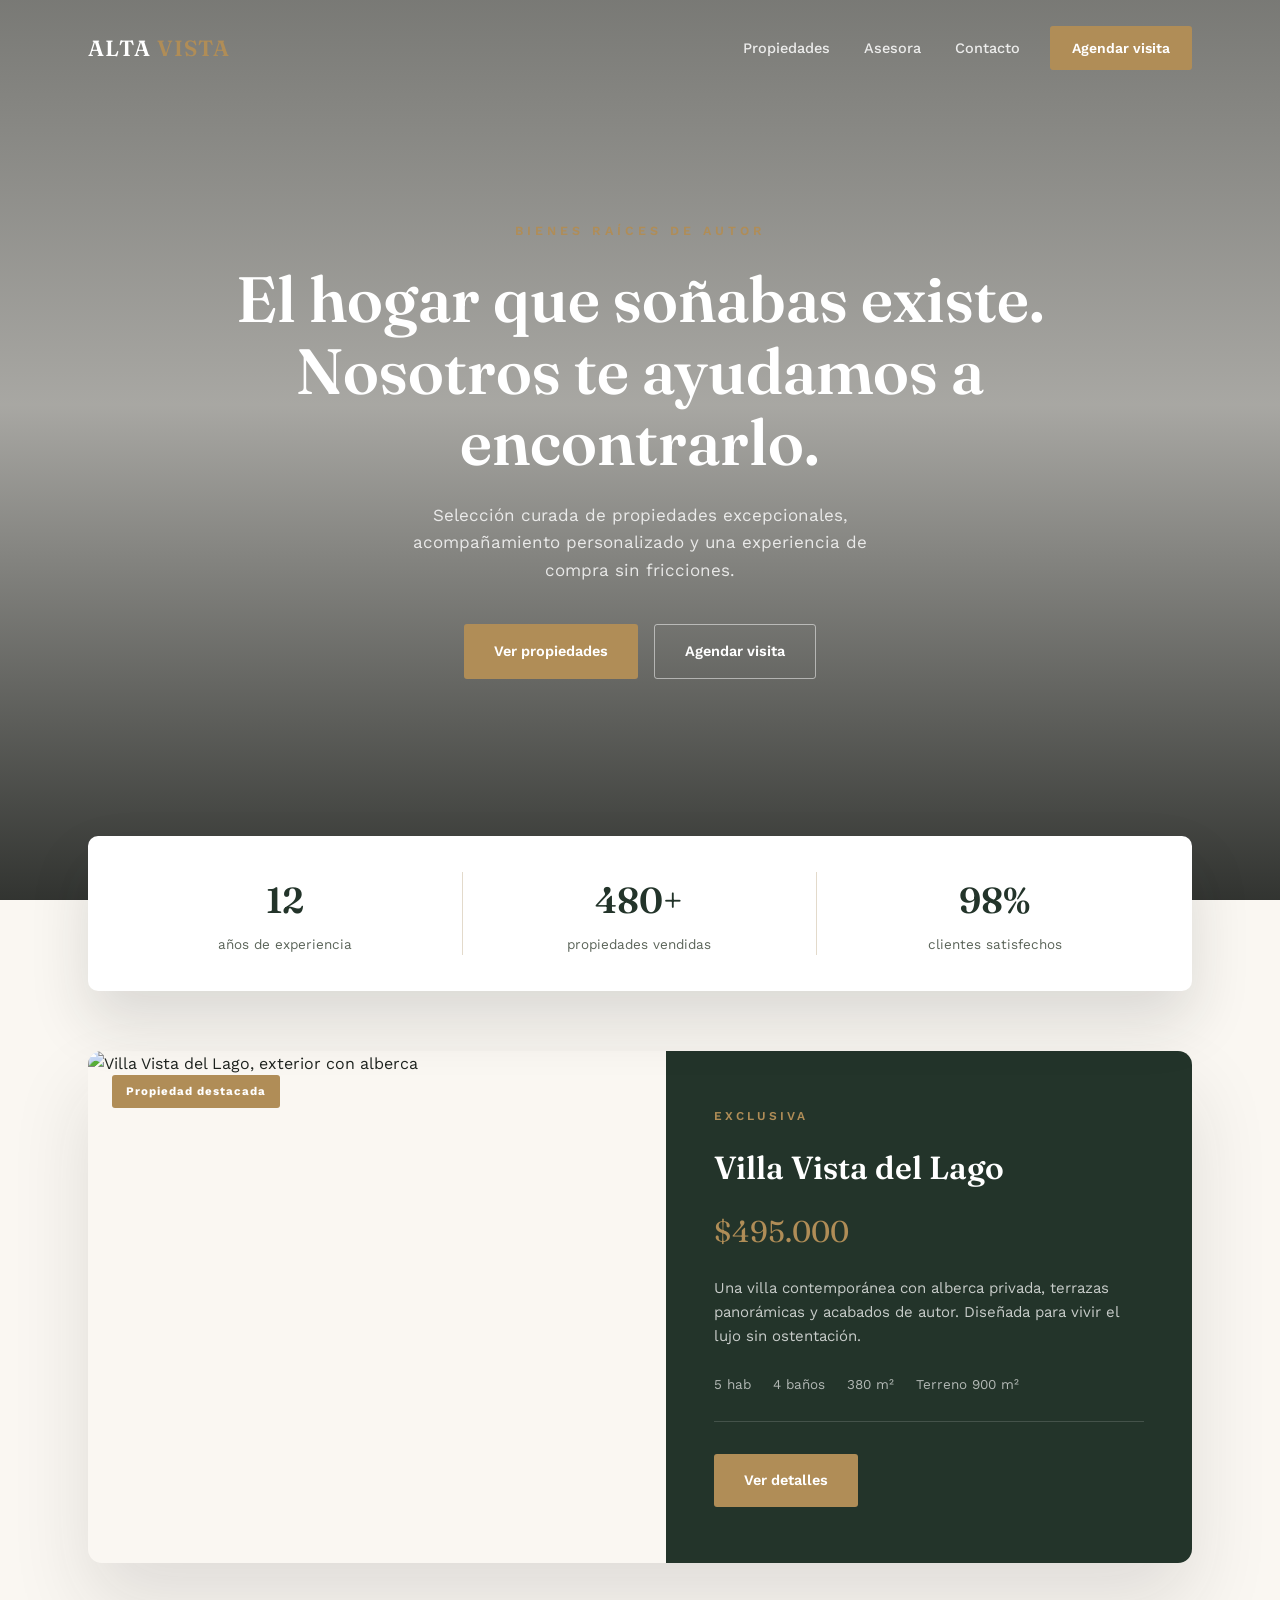
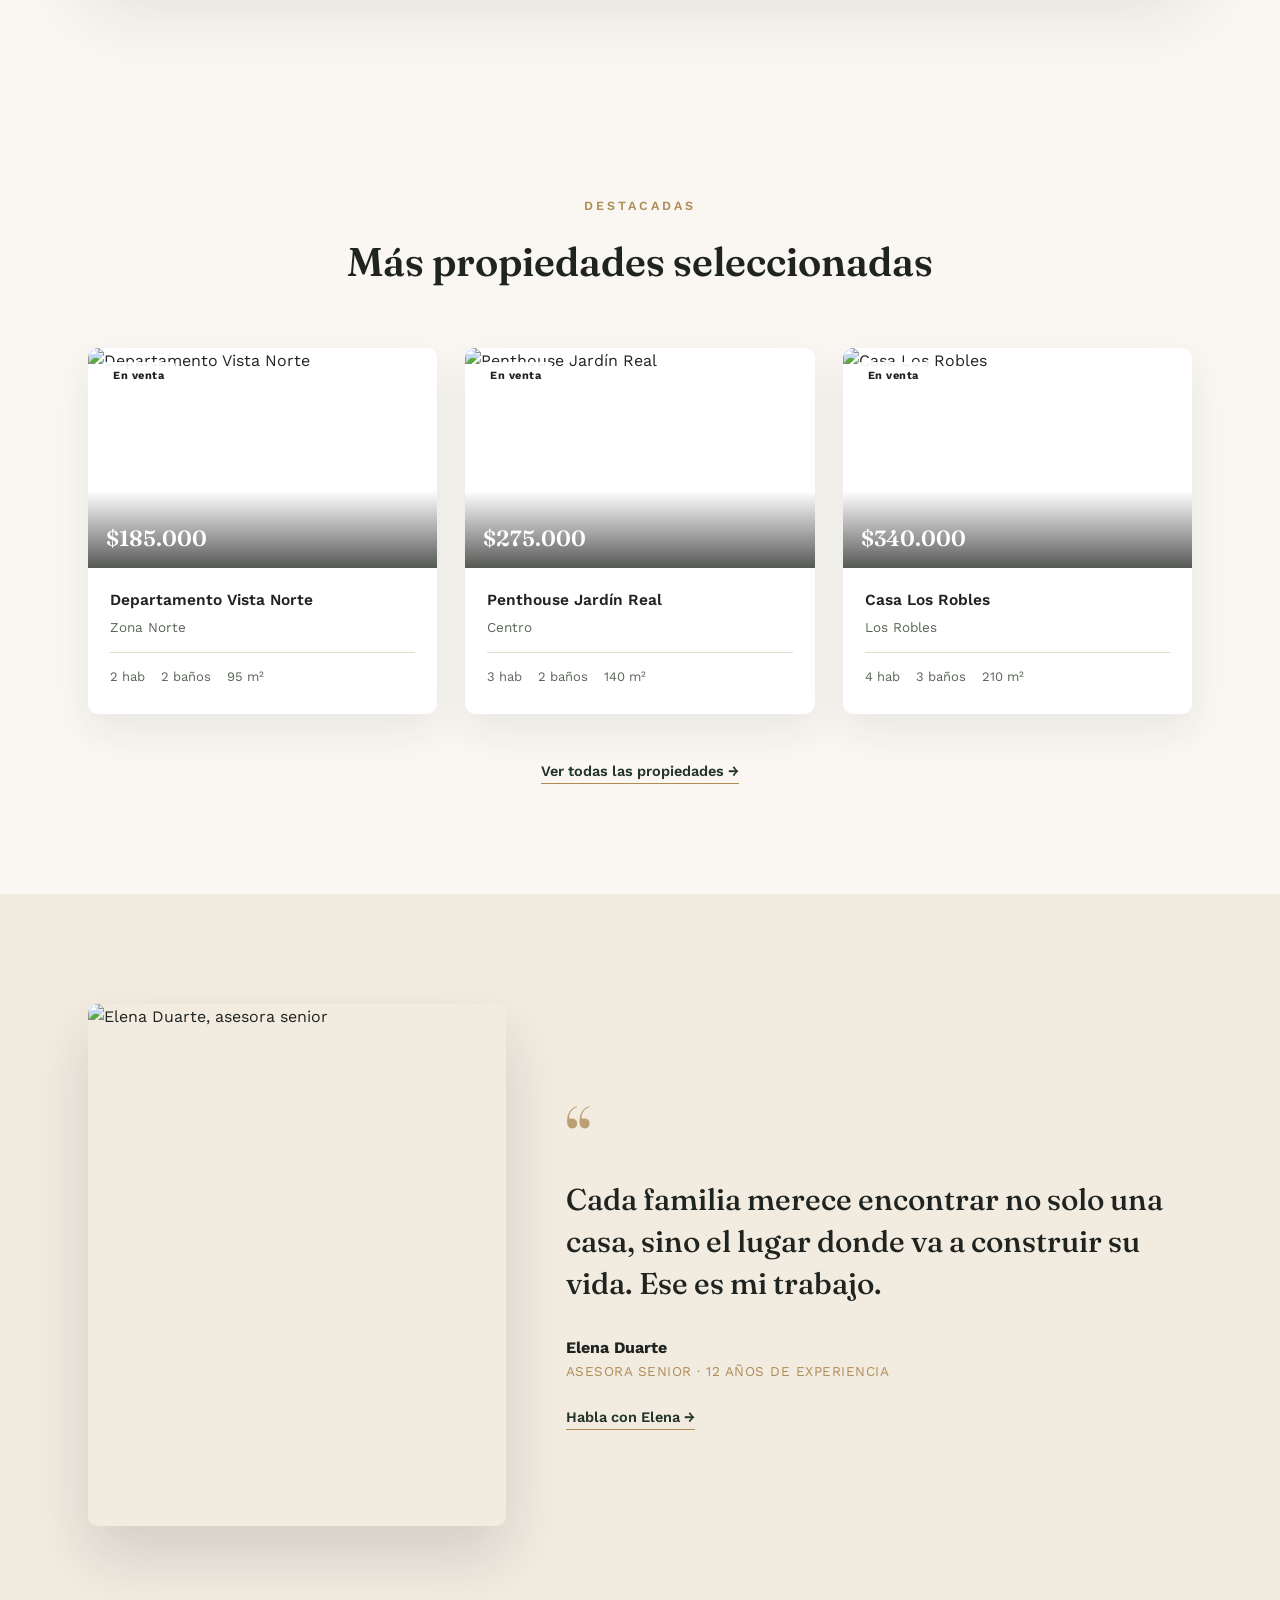
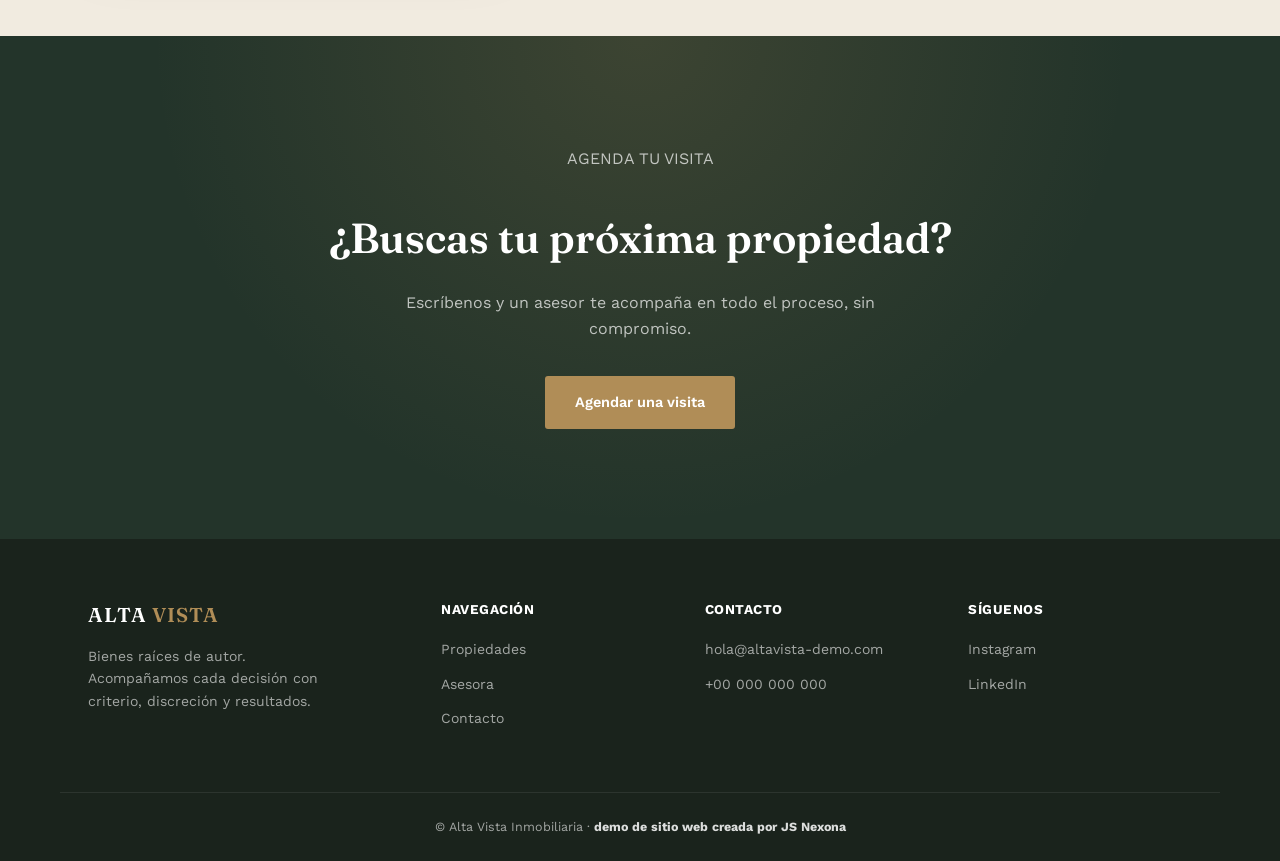
==== demo/inmobiliaria/index.html @ 499ebcb1 "Landing page JS Nexona" ====
<!DOCTYPE html>
<html lang="es">
<head>
<meta charset="UTF-8">
<meta name="viewport" content="width=device-width, initial-scale=1.0">
<title>Alta Vista Inmobiliaria: Demo de sitio web premium por JS Nexona</title>
<link rel="preconnect" href="https://fonts.googleapis.com">
<link rel="preconnect" href="https://fonts.gstatic.com" crossorigin>
<link href="https://fonts.googleapis.com/css2?family=Fraunces:opsz,wght@9..144,500;9..144,600;9..144,700&family=Work+Sans:wght@400;500;600;700&display=swap" rel="stylesheet">
<style>
  :root {
    --bg: #FAF7F2;
    --panel: #F1EBE0;
    --ink: #1F2420;
    --ink-soft: #5B6459;
    --gold: #B08D57;
    --green: #23342A;
    --line: #E3DACB;
    --font-display: 'Fraunces', Georgia, serif;
    --font-body: 'Work Sans', 'Segoe UI', sans-serif;
  }
  * { box-sizing: border-box; }
  html { scroll-behavior: smooth; }
  body {
    margin: 0;
    background: var(--bg);
    color: var(--ink);
    font-family: var(--font-body);
    line-height: 1.6;
  }
  .wrap { max-width: 1160px; margin: 0 auto; padding: 0 28px; }
  a { text-decoration: none; color: inherit; }
  img { max-width: 100%; display: block; }

  /* reveal */
  .reveal { opacity: 0; transform: translateY(28px); transition: opacity .8s cubic-bezier(.2,.7,.2,1), transform .8s cubic-bezier(.2,.7,.2,1); transition-delay: calc(var(--d,0) * 110ms); }
  .reveal.is-visible { opacity: 1; transform: translateY(0); }

  /* header */
  header {
    position: fixed;
    top: 0; left: 0; right: 0;
    z-index: 50;
    display: flex;
    align-items: center;
    padding: 26px 0;
    transition: background .35s ease, padding .35s ease, box-shadow .35s ease;
  }
  header.solid {
    background: rgba(250,247,242,.92);
    backdrop-filter: blur(10px);
    padding: 16px 0;
    box-shadow: 0 4px 20px rgba(31,36,32,.06);
  }
  header .wrap { display: flex; align-items: center; width: 100%; }
  .logo {
    font-family: var(--font-display);
    font-weight: 600;
    font-size: 22px;
    letter-spacing: 1px;
    color: #fff;
    transition: color .35s ease;
  }
  header.solid .logo { color: var(--ink); }
  .logo span { color: var(--gold); }
  nav { margin-left: auto; display: flex; gap: 34px; }
  nav a { font-size: 14.5px; color: rgba(255,255,255,.85); font-weight: 500; transition: color .35s ease; }
  header.solid nav a { color: var(--ink-soft); }
  nav a:hover { color: var(--gold) !important; }
  .header-cta {
    margin-left: 30px;
    background: var(--gold);
    color: #fff;
    padding: 11px 22px;
    border-radius: 3px;
    font-size: 14px;
    font-weight: 600;
  }

  /* hero */
  .hero {
    position: relative;
    height: 100vh;
    min-height: 640px;
    display: flex;
    align-items: center;
    overflow: hidden;
  }
  .hero-bg {
    position: absolute;
    inset: 0;
    background-image: url('https://images.unsplash.com/photo-1748063578185-3d68121b11ff?q=80&w=1800&auto=format&fit=crop');
    background-size: cover;
    background-position: center;
    animation: kenburns 24s ease-in-out infinite alternate;
  }
  @keyframes kenburns {
    0% { transform: scale(1) translate(0,0); }
    100% { transform: scale(1.12) translate(-1%, -1%); }
  }
  .hero-overlay {
    position: absolute;
    inset: 0;
    background: linear-gradient(180deg, rgba(15,18,15,.55) 0%, rgba(15,18,15,.35) 45%, rgba(15,18,15,.85) 100%);
  }
  .hero-inner { position: relative; z-index: 2; color: #fff; text-align: center; width: 100%; }
  .hero .eyebrow {
    font-size: 12.5px; letter-spacing: 4px; color: var(--gold); font-weight: 600; margin-bottom: 22px;
  }
  .hero h1 {
    font-family: var(--font-display);
    font-weight: 600;
    font-size: clamp(36px, 5.6vw, 64px);
    max-width: 820px;
    margin: 0 auto 24px;
    line-height: 1.12;
  }
  .hero p {
    color: rgba(255,255,255,.82);
    max-width: 520px;
    margin: 0 auto 40px;
    font-size: 17px;
  }
  .hero-ctas { display: flex; gap: 16px; justify-content: center; flex-wrap: wrap; }
  .btn {
    display: inline-flex; align-items: center; gap: 8px;
    padding: 15px 30px; border-radius: 3px;
    font-weight: 600; font-size: 14.5px;
    transition: transform .3s ease, box-shadow .3s ease, background .3s ease, border-color .3s ease;
  }
  .btn-gold { background: var(--gold); color: #fff; }
  .btn-gold:hover { transform: translateY(-2px); box-shadow: 0 14px 30px rgba(176,141,87,.4); }
  .btn-line { border: 1px solid rgba(255,255,255,.5); color: #fff; }
  .btn-line:hover { border-color: #fff; background: rgba(255,255,255,.1); }
  .btn-dark { background: var(--green); color: #fff; }
  .btn-dark:hover { transform: translateY(-2px); box-shadow: 0 14px 30px rgba(35,52,42,.35); }

  /* floating stats */
  .stats-float {
    position: relative;
    z-index: 3;
    margin-top: -64px;
  }
  .stats-card {
    background: #fff;
    border-radius: 10px;
    box-shadow: 0 30px 60px rgba(31,36,32,.14);
    display: grid;
    grid-template-columns: repeat(3, 1fr);
    text-align: center;
    padding: 36px 20px;
  }
  .stats-card > div { border-right: 1px solid var(--line); }
  .stats-card > div:last-child { border-right: none; }
  .stat-num { font-family: var(--font-display); font-size: 36px; font-weight: 600; color: var(--green); }
  .stat-label { font-size: 13.5px; color: var(--ink-soft); margin-top: 4px; }

  section { padding: 110px 0; }
  .section-head { margin-bottom: 54px; }
  .section-head.center { text-align: center; }
  .section-head .eyebrow { font-size: 12.5px; letter-spacing: 3px; color: var(--gold); font-weight: 600; margin-bottom: 14px; }
  .section-head h2 { font-family: var(--font-display); font-weight: 600; font-size: clamp(28px, 3.6vw, 40px); margin: 0; }

  /* featured spotlight */
  .spotlight { padding-top: 60px; }
  .spotlight-grid {
    display: grid;
    grid-template-columns: 1.1fr 1fr;
    gap: 0;
    border-radius: 14px;
    overflow: hidden;
    box-shadow: 0 40px 80px rgba(31,36,32,.12);
  }
  .spotlight-photo { position: relative; overflow: hidden; min-height: 480px; }
  .spotlight-photo img { width: 100%; height: 100%; object-fit: cover; position: absolute; inset: 0; transition: transform .8s ease; }
  .spotlight-grid:hover .spotlight-photo img { transform: scale(1.06); }
  .spotlight-tag {
    position: absolute; top: 24px; left: 24px; z-index: 2;
    background: var(--gold); color: #fff; font-size: 11.5px; font-weight: 700;
    letter-spacing: 1px; padding: 7px 14px; border-radius: 3px;
  }
  .spotlight-content { background: var(--green); color: #fff; padding: 56px 48px; display: flex; flex-direction: column; justify-content: center; }
  .spotlight-content .eyebrow { color: var(--gold); font-size: 12px; letter-spacing: 3px; font-weight: 600; margin-bottom: 16px; }
  .spotlight-content h3 { font-family: var(--font-display); font-size: 32px; font-weight: 600; margin: 0 0 14px; }
  .spotlight-price { font-family: var(--font-display); font-size: 30px; color: var(--gold); margin-bottom: 20px; }
  .spotlight-content p { color: rgba(255,255,255,.75); margin: 0 0 26px; font-size: 15px; }
  .spotlight-specs { display: flex; gap: 22px; font-size: 13.5px; color: rgba(255,255,255,.65); margin-bottom: 32px; padding-bottom: 26px; border-bottom: 1px solid rgba(255,255,255,.15); }

  /* listings */
  .listings { display: grid; grid-template-columns: repeat(3, 1fr); gap: 28px; }
  .listing-card {
    background: #fff;
    border-radius: 10px;
    overflow: hidden;
    box-shadow: 0 16px 40px rgba(31,36,32,.08);
    transition: transform .4s cubic-bezier(.2,.8,.2,1), box-shadow .4s ease;
  }
  .listing-card:hover { transform: translateY(-8px); box-shadow: 0 30px 60px rgba(31,36,32,.16); }
  .listing-photo { position: relative; height: 220px; overflow: hidden; }
  .listing-photo img { width: 100%; height: 100%; object-fit: cover; transition: transform .6s ease; }
  .listing-card:hover .listing-photo img { transform: scale(1.08); }
  .listing-tag {
    position: absolute; top: 14px; left: 14px; z-index: 2;
    background: rgba(255,255,255,.92); font-size: 11px; font-weight: 700;
    letter-spacing: .5px; padding: 5px 11px; border-radius: 3px; color: var(--ink);
  }
  .listing-price-badge {
    position: absolute; bottom: 0; left: 0; right: 0;
    background: linear-gradient(0deg, rgba(15,18,15,.7), transparent);
    padding: 30px 18px 12px;
    color: #fff;
    font-family: var(--font-display);
    font-size: 22px;
    font-weight: 600;
  }
  .listing-body { padding: 20px 22px 26px; }
  .listing-title { font-weight: 600; font-size: 15.5px; margin-bottom: 4px; }
  .listing-loc { font-size: 13.5px; color: var(--ink-soft); margin-bottom: 14px; }
  .listing-specs { display: flex; gap: 16px; font-size: 13px; color: var(--ink-soft); border-top: 1px solid var(--line); padding-top: 14px; }
  .listings-footer { text-align: center; margin-top: 44px; }
  .link-more { color: var(--green); font-weight: 600; font-size: 14.5px; border-bottom: 1px solid var(--gold); padding-bottom: 3px; }

  /* agent */
  .agent { background: var(--panel); }
  .agent-grid { display: grid; grid-template-columns: .8fr 1.2fr; gap: 60px; align-items: center; }
  .agent-photo { position: relative; border-radius: 10px; overflow: hidden; box-shadow: 0 30px 60px rgba(31,36,32,.14); }
  .agent-photo img { width: 100%; aspect-ratio: 4/5; object-fit: cover; }
  .agent-quote-mark { font-family: var(--font-display); font-size: 90px; color: var(--gold); line-height: 1; margin-bottom: -10px; opacity: .8; }
  .agent-quote { font-family: var(--font-display); font-size: clamp(22px, 2.6vw, 30px); font-weight: 500; line-height: 1.4; margin: 0 0 30px; color: var(--ink); }
  .agent-name { font-weight: 700; font-size: 16px; }
  .agent-role { color: var(--gold); font-size: 13.5px; letter-spacing: .5px; margin-bottom: 22px; }
  .agent-cta { color: var(--green); font-weight: 600; font-size: 14.5px; border-bottom: 1px solid var(--gold); padding-bottom: 3px; }

  /* cta */
  .cta {
    background: var(--green);
    color: #fff;
    text-align: center;
    position: relative;
    overflow: hidden;
  }
  .cta::before {
    content: '';
    position: absolute; inset: 0;
    background: radial-gradient(circle at 50% 0%, rgba(176,141,87,.18), transparent 60%);
  }
  .cta-inner { position: relative; }
  .cta h2 { font-family: var(--font-display); font-size: clamp(28px, 3.8vw, 42px); font-weight: 600; margin: 0 0 18px; }
  .cta p { color: rgba(255,255,255,.7); margin: 0 0 34px; max-width: 480px; margin-left: auto; margin-right: auto; }

  /* footer */
  footer { background: #1A231C; color: rgba(255,255,255,.6); padding: 60px 0 0; }
  .footer-grid { display: grid; grid-template-columns: 1.4fr 1fr 1fr 1fr; gap: 40px; padding-bottom: 50px; border-bottom: 1px solid rgba(255,255,255,.08); }
  .footer-grid .logo { font-size: 20px; margin-bottom: 12px; }
  .footer-grid p { font-size: 14px; max-width: 260px; }
  .footer-col h4 { color: #fff; font-size: 13.5px; letter-spacing: .5px; margin: 0 0 18px; }
  .footer-col a, .footer-col span { display: block; font-size: 14px; margin-bottom: 12px; color: rgba(255,255,255,.6); }
  .footer-col a:hover { color: var(--gold); }
  .footer-bottom { padding: 24px 0; text-align: center; font-size: 12.5px; }
  .footer-bottom strong { color: rgba(255,255,255,.85); }

  @media (max-width: 900px) {
    .spotlight-grid { grid-template-columns: 1fr; }
    .spotlight-photo { min-height: 300px; }
    .agent-grid { grid-template-columns: 1fr; }
    .agent-photo { max-width: 320px; margin: 0 auto; }
    .footer-grid { grid-template-columns: 1fr 1fr; }
  }
  @media (max-width: 760px) {
    nav { display: none; }
    .listings { grid-template-columns: 1fr; }
    .stats-card { grid-template-columns: 1fr; gap: 20px; }
    .stats-card > div { border-right: none; border-bottom: 1px solid var(--line); padding-bottom: 16px; }
    .stats-card > div:last-child { border-bottom: none; padding-bottom: 0; }
    section { padding: 70px 0; }
    .footer-grid { grid-template-columns: 1fr; }
  }
</style>
</head>
<body>

  <header id="siteHeader">
    <div class="wrap">
      <div class="logo">ALTA <span>VISTA</span></div>
      <nav>
        <a href="#propiedades">Propiedades</a>
        <a href="#asesora">Asesora</a>
        <a href="#contacto">Contacto</a>
      </nav>
      <a href="#contacto" class="header-cta">Agendar visita</a>
    </div>
  </header>

  <main>
    <section class="hero">
      <div class="hero-bg"></div>
      <div class="hero-overlay"></div>
      <div class="wrap hero-inner">
        <p class="eyebrow">BIENES RAÍCES DE AUTOR</p>
        <h1>El hogar que soñabas existe. Nosotros te ayudamos a encontrarlo.</h1>
        <p>Selección curada de propiedades excepcionales, acompañamiento personalizado y una experiencia de compra sin fricciones.</p>
        <div class="hero-ctas">
          <a href="#propiedades" class="btn btn-gold">Ver propiedades</a>
          <a href="#contacto" class="btn btn-line">Agendar visita</a>
        </div>
      </div>
    </section>

    <div class="wrap stats-float">
      <div class="stats-card">
        <div><div class="stat-num">12</div><div class="stat-label">años de experiencia</div></div>
        <div><div class="stat-num">480+</div><div class="stat-label">propiedades vendidas</div></div>
        <div><div class="stat-num">98%</div><div class="stat-label">clientes satisfechos</div></div>
      </div>
    </div>

    <section class="spotlight" id="propiedades">
      <div class="wrap">
        <div class="spotlight-grid reveal">
          <div class="spotlight-photo">
            <span class="spotlight-tag">Propiedad destacada</span>
            <img src="https://images.unsplash.com/photo-1706808849780-7a04fbac83ef?q=80&w=1200&auto=format&fit=crop" alt="Villa Vista del Lago, exterior con alberca">
          </div>
          <div class="spotlight-content">
            <p class="eyebrow">EXCLUSIVA</p>
            <h3>Villa Vista del Lago</h3>
            <div class="spotlight-price">$495.000</div>
            <p>Una villa contemporánea con alberca privada, terrazas panorámicas y acabados de autor. Diseñada para vivir el lujo sin ostentación.</p>
            <div class="spotlight-specs"><span>5 hab</span><span>4 baños</span><span>380 m²</span><span>Terreno 900 m²</span></div>
            <a href="#contacto" class="btn btn-gold" style="align-self:flex-start;">Ver detalles</a>
          </div>
        </div>
      </div>
    </section>

    <section>
      <div class="wrap">
        <div class="section-head center reveal">
          <p class="eyebrow">DESTACADAS</p>
          <h2>Más propiedades seleccionadas</h2>
        </div>

        <div class="listings">
          <article class="listing-card reveal" style="--d:1">
            <div class="listing-photo">
              <span class="listing-tag">En venta</span>
              <img src="https://images.unsplash.com/photo-1613490493576-7fde63acd811?q=80&w=800&auto=format&fit=crop" alt="Departamento Vista Norte">
              <div class="listing-price-badge">$185.000</div>
            </div>
            <div class="listing-body">
              <div class="listing-title">Departamento Vista Norte</div>
              <div class="listing-loc">Zona Norte</div>
              <div class="listing-specs"><span>2 hab</span><span>2 baños</span><span>95 m²</span></div>
            </div>
          </article>

          <article class="listing-card reveal" style="--d:2">
            <div class="listing-photo">
              <span class="listing-tag">En venta</span>
              <img src="https://images.unsplash.com/photo-1648881806148-e5c51179c826?q=80&w=800&auto=format&fit=crop" alt="Penthouse Jardín Real">
              <div class="listing-price-badge">$275.000</div>
            </div>
            <div class="listing-body">
              <div class="listing-title">Penthouse Jardín Real</div>
              <div class="listing-loc">Centro</div>
              <div class="listing-specs"><span>3 hab</span><span>2 baños</span><span>140 m²</span></div>
            </div>
          </article>

          <article class="listing-card reveal" style="--d:3">
            <div class="listing-photo">
              <span class="listing-tag">En venta</span>
              <img src="https://images.unsplash.com/photo-1660361339436-ddd4b85372da?q=80&w=800&auto=format&fit=crop" alt="Casa Los Robles">
              <div class="listing-price-badge">$340.000</div>
            </div>
            <div class="listing-body">
              <div class="listing-title">Casa Los Robles</div>
              <div class="listing-loc">Los Robles</div>
              <div class="listing-specs"><span>4 hab</span><span>3 baños</span><span>210 m²</span></div>
            </div>
          </article>
        </div>

        <div class="listings-footer reveal">
          <a href="#" class="link-more">Ver todas las propiedades &rarr;</a>
        </div>
      </div>
    </section>

    <section class="agent" id="asesora">
      <div class="wrap agent-grid">
        <div class="agent-photo reveal">
          <img src="https://images.unsplash.com/photo-1780733064206-4f200e41daa8?q=80&w=800&auto=format&fit=crop" alt="Elena Duarte, asesora senior">
        </div>
        <div class="reveal" style="--d:1">
          <div class="agent-quote-mark">&ldquo;</div>
          <p class="agent-quote">Cada familia merece encontrar no solo una casa, sino el lugar donde va a construir su vida. Ese es mi trabajo.</p>
          <div class="agent-name">Elena Duarte</div>
          <div class="agent-role">ASESORA SENIOR · 12 AÑOS DE EXPERIENCIA</div>
          <a href="#contacto" class="agent-cta">Habla con Elena &rarr;</a>
        </div>
      </div>
    </section>

    <section class="cta" id="contacto">
      <div class="wrap cta-inner">
        <p class="eyebrow reveal">AGENDA TU VISITA</p>
        <h2 class="reveal" style="--d:1">¿Buscas tu próxima propiedad?</h2>
        <p class="reveal" style="--d:2">Escríbenos y un asesor te acompaña en todo el proceso, sin compromiso.</p>
        <a href="#" class="btn btn-gold reveal" style="--d:3">Agendar una visita</a>
      </div>
    </section>
  </main>

  <footer>
    <div class="wrap footer-grid">
      <div>
        <div class="logo">ALTA <span>VISTA</span></div>
        <p>Bienes raíces de autor. Acompañamos cada decisión con criterio, discreción y resultados.</p>
      </div>
      <div class="footer-col">
        <h4>NAVEGACIÓN</h4>
        <a href="#propiedades">Propiedades</a>
        <a href="#asesora">Asesora</a>
        <a href="#contacto">Contacto</a>
      </div>
      <div class="footer-col">
        <h4>CONTACTO</h4>
        <span>hola@altavista-demo.com</span>
        <span>+00 000 000 000</span>
      </div>
      <div class="footer-col">
        <h4>SÍGUENOS</h4>
        <a href="#">Instagram</a>
        <a href="#">LinkedIn</a>
      </div>
    </div>
    <div class="wrap footer-bottom">
      &copy; Alta Vista Inmobiliaria · <strong>demo de sitio web creada por JS Nexona</strong>
    </div>
  </footer>

  <script>
    const header = document.getElementById('siteHeader');
    window.addEventListener('scroll', () => {
      header.classList.toggle('solid', window.scrollY > 40);
    }, { passive: true });

    const revealObserver = new IntersectionObserver((entries) => {
      entries.forEach((entry) => {
        if (entry.isIntersecting) {
          entry.target.classList.add('is-visible');
          revealObserver.unobserve(entry.target);
        }
      });
    }, { threshold: 0.15 });
    document.querySelectorAll('.reveal').forEach((el) => revealObserver.observe(el));
  </script>
</body>
</html>
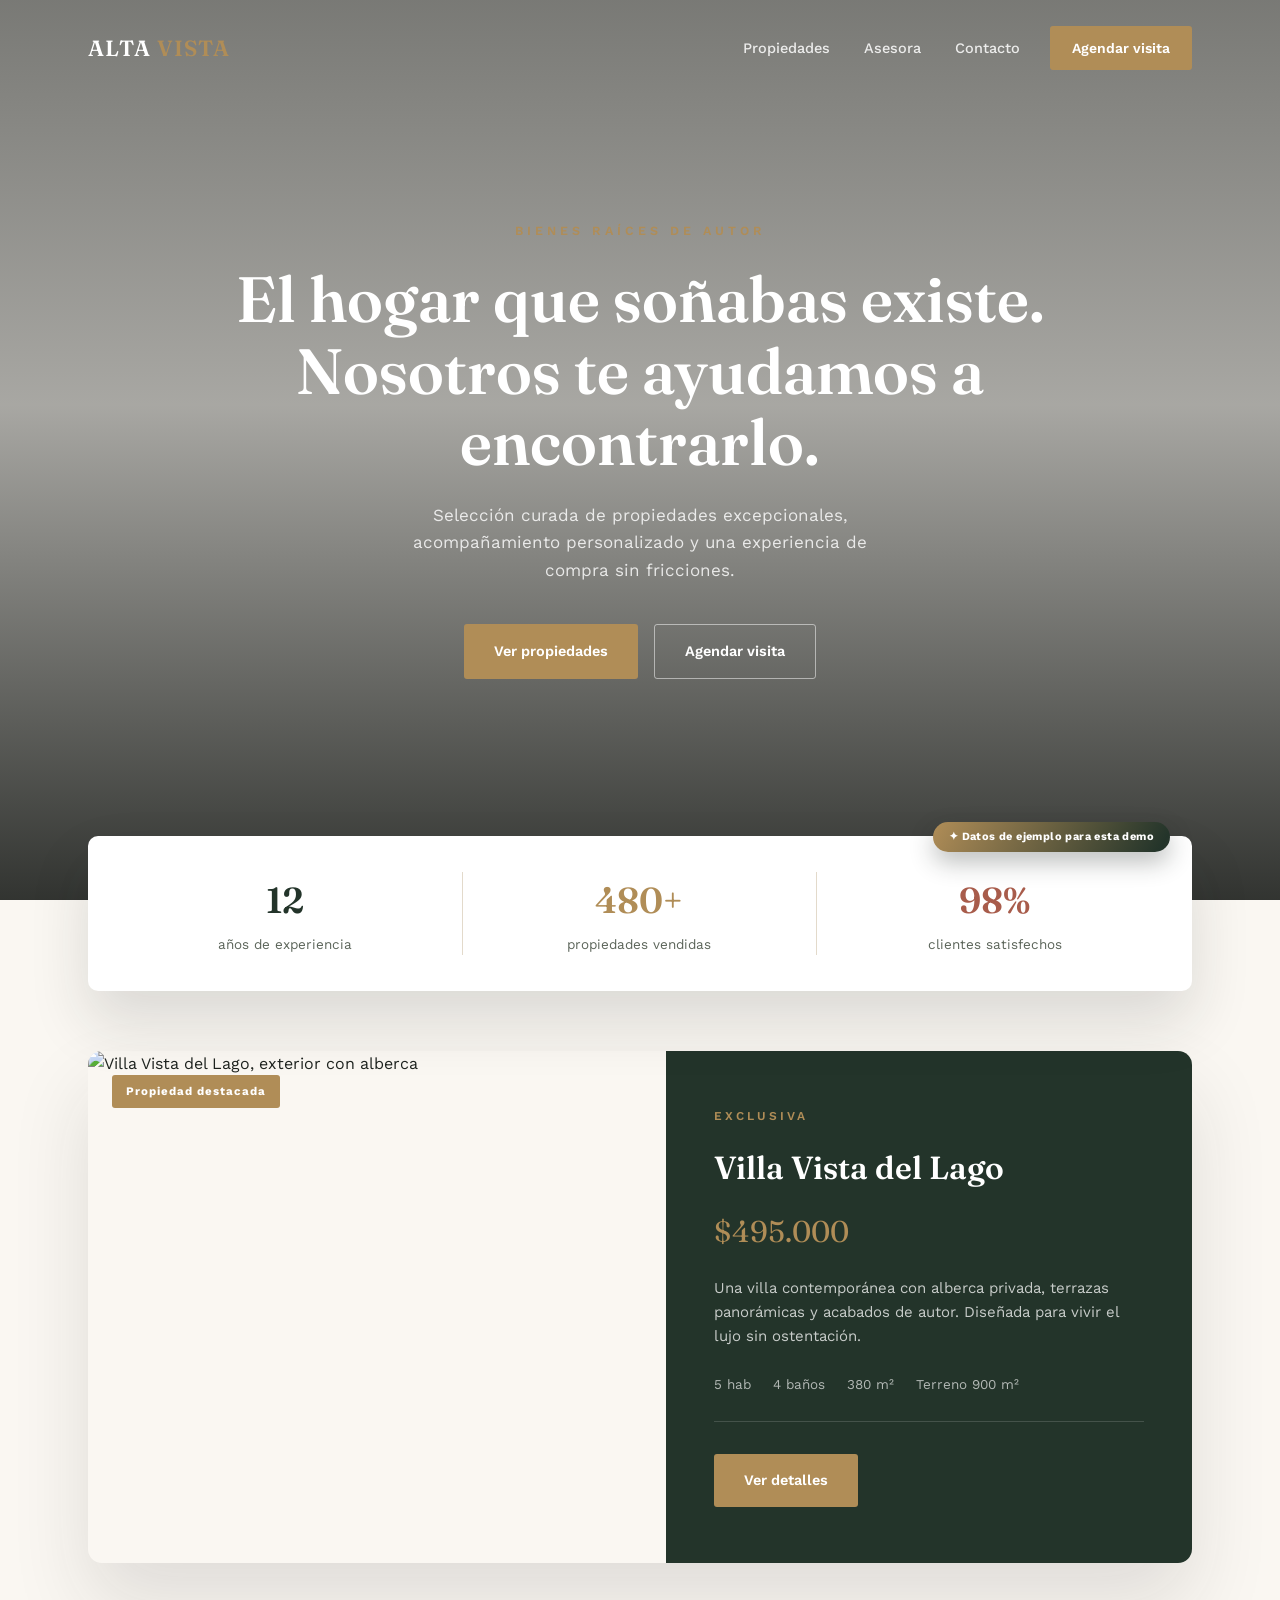
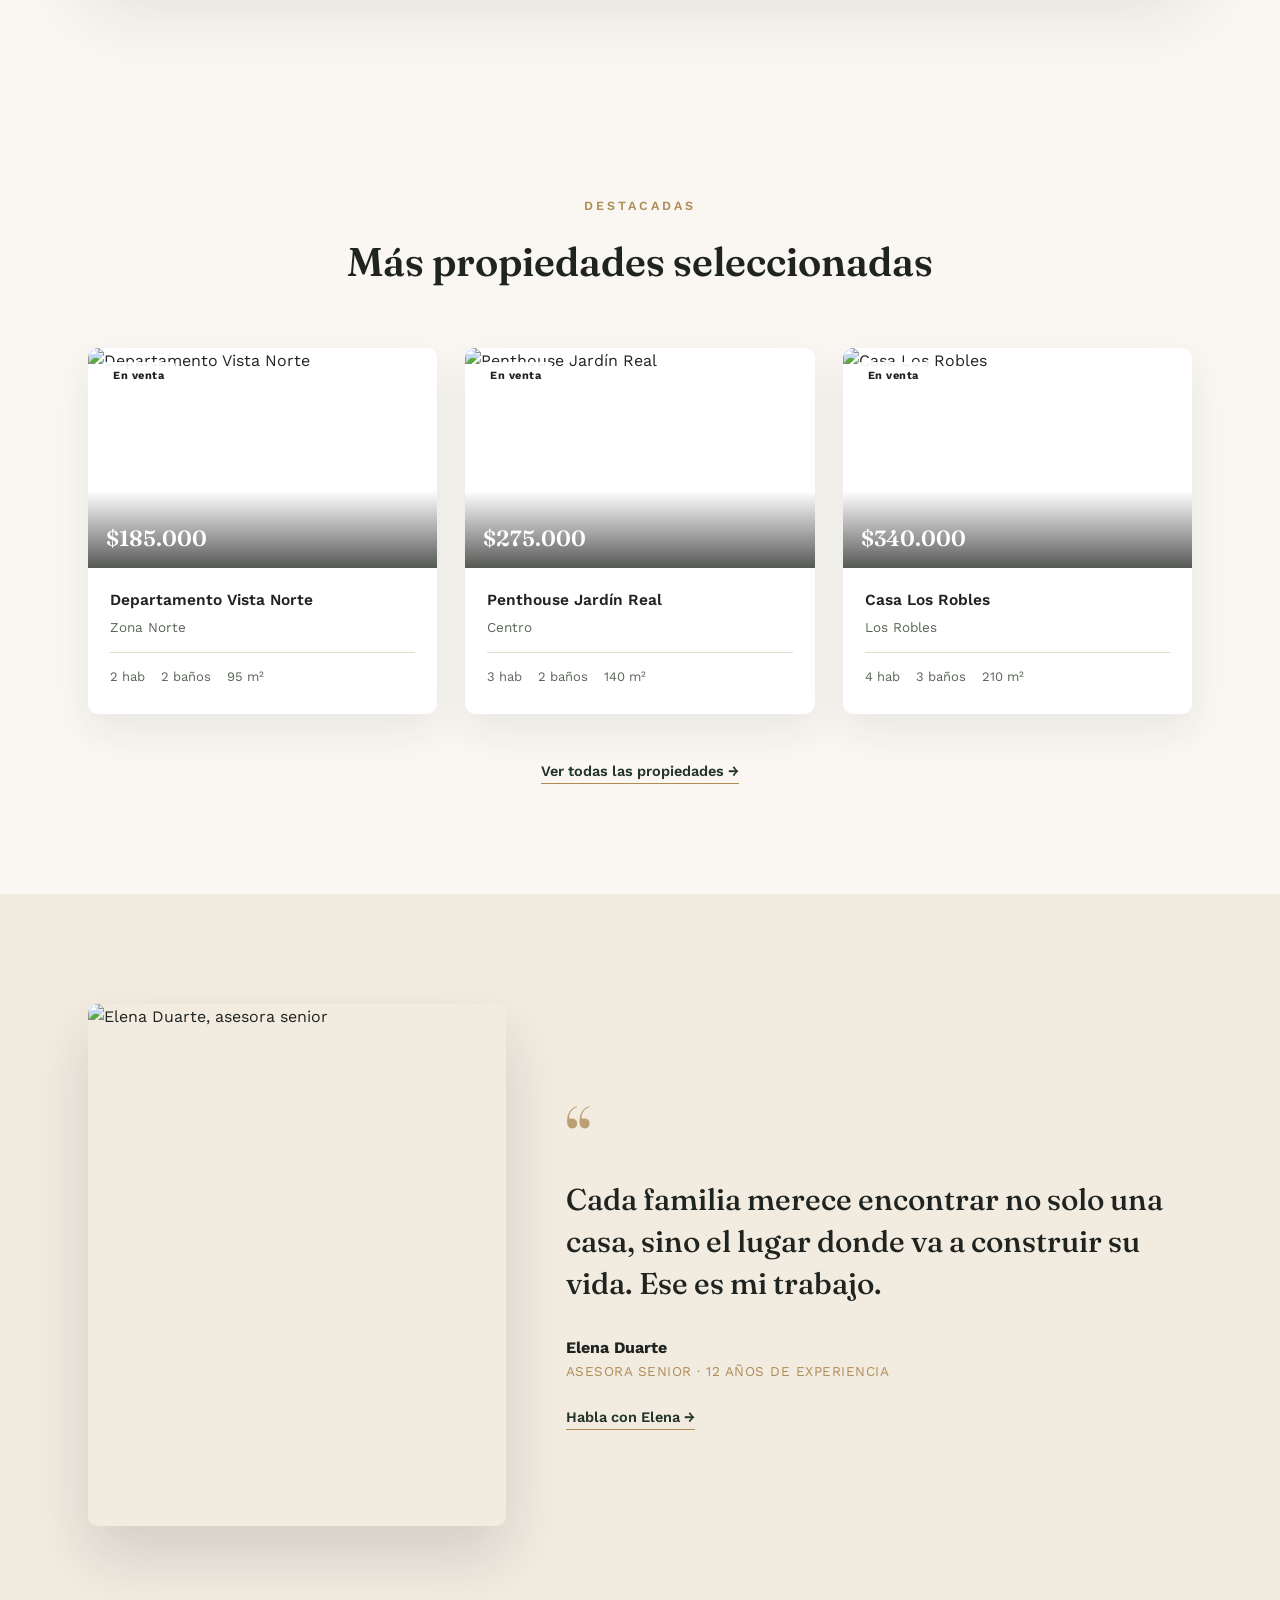
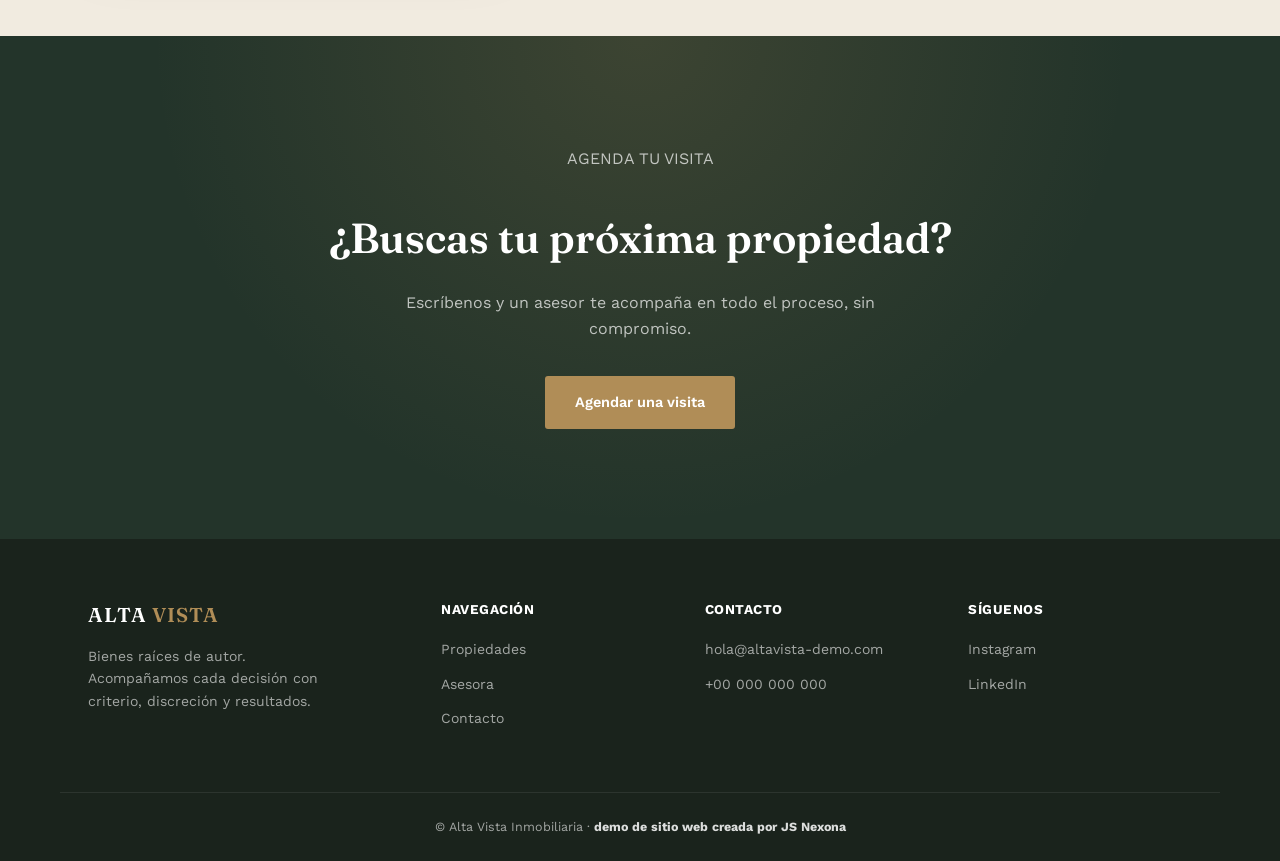
==== commit 8213b772: "Anadir etiqueta animada 'datos de ejemplo' y contador con varios colores en las estadisticas de la d" ====
--- a/demo/inmobiliaria/index.html
+++ b/demo/inmobiliaria/index.html
@@ -153,7 +153,35 @@
   .stats-card > div { border-right: 1px solid var(--line); }
   .stats-card > div:last-child { border-right: none; }
   .stat-num { font-family: var(--font-display); font-size: 36px; font-weight: 600; color: var(--green); }
+  .stat-num.stat-gold { color: var(--gold); }
+  .stat-num.stat-rust { color: #A85C4B; }
   .stat-label { font-size: 13.5px; color: var(--ink-soft); margin-top: 4px; }
+
+  .stats-card { position: relative; }
+  .demo-tag {
+    position: absolute;
+    top: -14px;
+    right: 22px;
+    padding: 6px 16px;
+    border-radius: 999px;
+    font-family: var(--font-body);
+    font-size: 11px;
+    font-weight: 700;
+    letter-spacing: .4px;
+    color: #fff;
+    background: linear-gradient(120deg, #B08D57, #23342A, #A85C4B, #B08D57);
+    background-size: 300% 100%;
+    animation: demoTagShift 6s ease infinite;
+    box-shadow: 0 10px 24px rgba(31,36,32,.3);
+    z-index: 2;
+  }
+  @keyframes demoTagShift {
+    0%, 100% { background-position: 0% 50%; }
+    50% { background-position: 100% 50%; }
+  }
+  @media (max-width: 640px) {
+    .demo-tag { top: -12px; right: 50%; transform: translateX(50%); font-size: 10px; padding: 5px 12px; white-space: nowrap; }
+  }
 
   section { padding: 110px 0; }
   .section-head { margin-bottom: 54px; }
@@ -307,10 +335,11 @@
     </section>
 
     <div class="wrap stats-float">
-      <div class="stats-card">
-        <div><div class="stat-num">12</div><div class="stat-label">años de experiencia</div></div>
-        <div><div class="stat-num">480+</div><div class="stat-label">propiedades vendidas</div></div>
-        <div><div class="stat-num">98%</div><div class="stat-label">clientes satisfechos</div></div>
+      <div class="stats-card reveal">
+        <span class="demo-tag">✦ Datos de ejemplo para esta demo</span>
+        <div><div class="stat-num" data-target="12" data-suffix="">0</div><div class="stat-label">años de experiencia</div></div>
+        <div><div class="stat-num stat-gold" data-target="480" data-suffix="+">0</div><div class="stat-label">propiedades vendidas</div></div>
+        <div><div class="stat-num stat-rust" data-target="98" data-suffix="%">0</div><div class="stat-label">clientes satisfechos</div></div>
       </div>
     </div>
 
@@ -446,10 +475,25 @@
       header.classList.toggle('solid', window.scrollY > 40);
     }, { passive: true });
 
+    function animateStatCounter(el) {
+      const target = parseFloat(el.dataset.target);
+      if (isNaN(target)) return;
+      const suffix = el.dataset.suffix || '';
+      const duration = 1400;
+      const start = performance.now();
+      function frame(now) {
+        const p = Math.min((now - start) / duration, 1);
+        const eased = 1 - Math.pow(1 - p, 3);
+        el.textContent = Math.round(target * eased) + suffix;
+        if (p < 1) requestAnimationFrame(frame);
+      }
+      requestAnimationFrame(frame);
+    }
     const revealObserver = new IntersectionObserver((entries) => {
       entries.forEach((entry) => {
         if (entry.isIntersecting) {
           entry.target.classList.add('is-visible');
+          entry.target.querySelectorAll('.stat-num').forEach(animateStatCounter);
           revealObserver.unobserve(entry.target);
         }
       });
